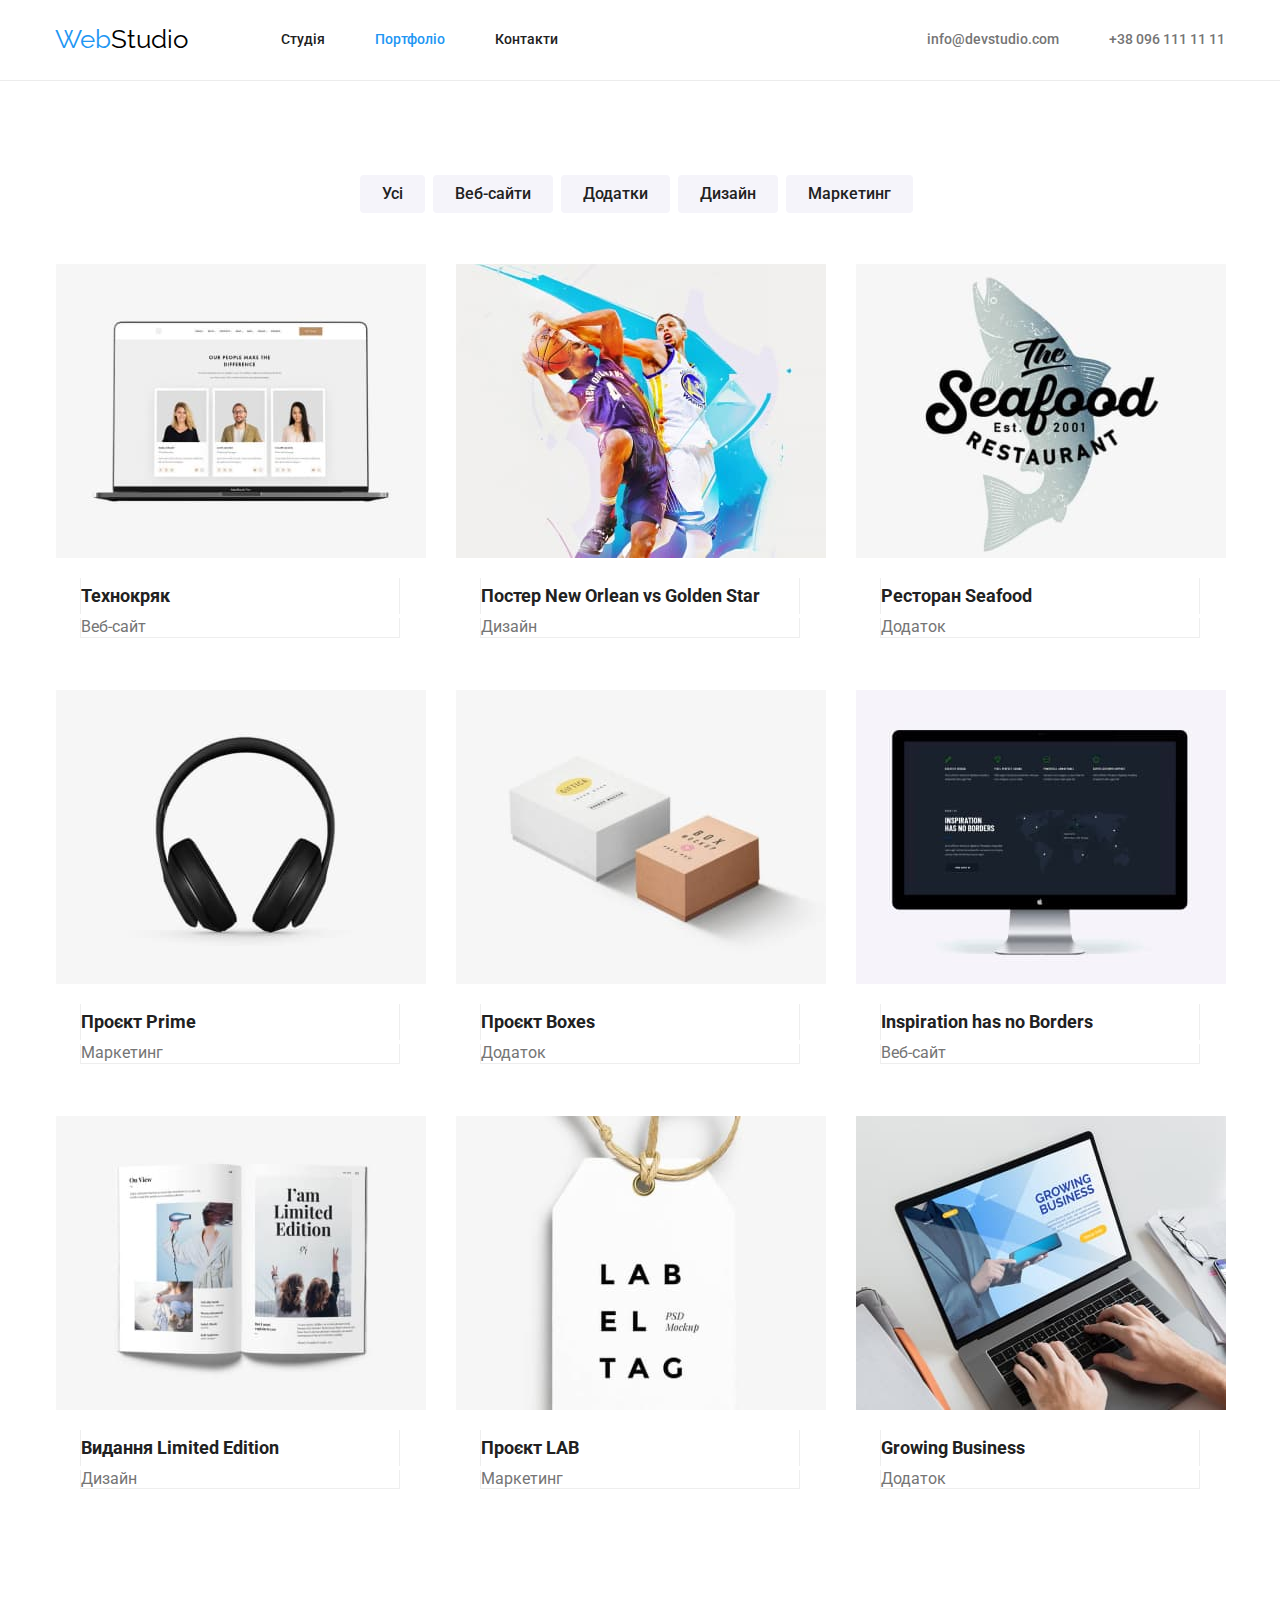
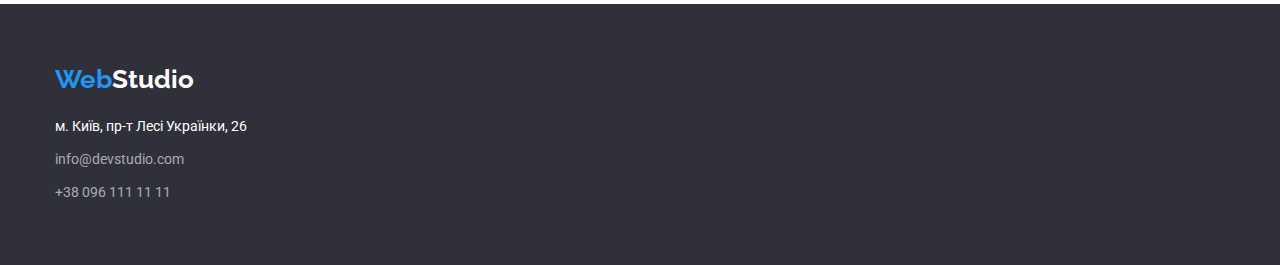
==== portfolio.html @ 5f98c167 "copy from hw3" ====
<!DOCTYPE html>
<html lang="uk">
  <head>
    <meta charset="UTF-8" />
    <meta http-equiv="X-UA-Compatible" content="IE=edge" />
    <meta name="viewport" content="width=device-width, initial-scale=1.0" />
    <title>Портфолио</title>
    <link rel="preconnect" href="https://fonts.googleapis.com" />
    <link rel="preconnect" href="https://fonts.gstatic.com" crossorigin />
    <link
      href="https://fonts.googleapis.com/css2?family=Raleway:wght@700&family=Roboto:wght@400;500;700;900&display=swap"
      rel="stylesheet"
    />
    <link
      rel="stylesheet"
      href="https://cdnjs.cloudflare.com/ajax/libs/modern-normalize/1.1.0/modern-normalize.min.css"
    />
    <link rel="stylesheet" href="./css/styles.css" />
  </head>
  <body>
    <!-- header портфолио-->
    <header>
      <div class="container main-nav">
        <a href="/" class="logo"> <span class="logo-color">Web</span>Studio </a>
        <nav>
          <ul class="site-nav list">
            <li class="item">
              <a class="link-header" href="./index.html">Студія</a>
            </li>
            <li class="item">
              <a class="link-header current" href="./portfolio.html"
                >Портфоліо</a
              >
            </li>
            <li class="item"><a class="link-header" href="#">Контакти</a></li>
          </ul>
        </nav>
        <ul class="header-nav list">
          <li class="item">
            <a class="header-mail" href="mailto:info@devstudio.com"
              >info@devstudio.com</a
            >
          </li>
          <li class="item">
            <a class="header-contact" href="tel:+380961111111"
              >+38 096 111 11 11</a
            >
          </li>
        </ul>
      </div>
    </header>
    <main>
      <!-- maim section -->
      <section class="section">
        <div class="container">
          <h1 hidden>Портфолио</h1>
          <ul class="list filter-list">
            <li class="item">
              <button class="button pointer" type="button">Усі</button>
            </li>
            <li class="item">
              <button class="button pointer" type="button">Веб-сайти</button>
            </li>
            <li class="item">
              <button class="button pointer" type="button">Додатки</button>
            </li>
            <li class="item">
              <button class="button pointer" type="button">Дизайн</button>
            </li>
            <li class="item">
              <button class="button pointer" type="button">Маркетинг</button>
            </li>
          </ul>
          <div class="title-portfolio">
            <ul class="cards list portfolio-list">
              <li class="card-item">
                <a class="link-hero" href=""
                  ><img
                    class="card-image"
                    src="./image/technocrack.jpg"
                    alt="Технокряк"
                    width="370"
                  />
                  <div class="project">
                    <h2 class="card-title">Технокряк</h2>
                    <p class="card-description">Веб-сайт</p>
                  </div></a
                >
              </li>
              <li class="card-item">
                <a class="link-hero" href=""
                  ><img
                    class="card-image"
                    src="./image/posnerneworlean.jpg"
                    alt="Постер Баскетбол"
                    width="370"
                  />
                  <div class="project">
                    <h2 class="card-title">Постер New Orlean vs Golden Star</h2>
                    <p class="card-description">Дизайн</p>
                  </div></a
                >
              </li>
              <li class="card-item">
                <a class="link-hero" href=""
                  ><img
                    class="card-image"
                    src="./image/seafood.jpg"
                    alt="Ресторан морепродуктів"
                    width="370"
                  />
                  <div class="project">
                    <h2 class="card-title">Ресторан Seafood</h2>
                    <p class="card-description">Додаток</p>
                  </div></a
                >
              </li>
              <li class="card-item">
                <a class="link-hero" href=""
                  ><img
                    class="card-image"
                    src="./image/pojectprime.jpg"
                    alt="Проєкт Прайм"
                    width="370"
                  />
                  <div class="project">
                    <h2 class="card-title">Проєкт Prime</h2>
                    <p class="card-description">Маркетинг</p>
                  </div></a
                >
              </li>
              <li class="card-item">
                <a class="link-hero" href=""
                  ><img
                    class="card-image"
                    src="./image/projectboxes.jpg"
                    alt="Проєкт Коробки"
                    width="370"
                  />
                  <div class="project">
                    <h2 class="card-title">Проєкт Boxes</h2>
                    <p class="card-description">Додаток</p>
                  </div></a
                >
              </li>
              <li class="card-item">
                <a class="link-hero" href=""
                  ><img
                    class="card-image"
                    src="./image/inspirationborders.jpg"
                    alt="Натхнення не має кордонів"
                    width="370"
                  />
                  <div class="project">
                    <h2 class="card-title">Inspiration has no Borders</h2>
                    <p class="card-description">Веб-сайт</p>
                  </div></a
                >
              </li>
              <li class="card-item">
                <a class="link-hero" href=""
                  ><img
                    class="card-image"
                    src="./image/limitededition.jpg"
                    alt="обмежене видання"
                    width="370"
                  />
                  <div class="project">
                    <h2 class="card-title">Видання Limited Edition</h2>
                    <p class="card-description">Дизайн</p>
                  </div></a
                >
              </li>
              <li class="card-item">
                <a class="link-hero" href=""
                  ><img
                    class="card-image"
                    src="./image/projectlab.jpg"
                    alt="Проєкт Лаб"
                    width="370"
                  />
                  <div class="project">
                    <h2 class="card-title">Проєкт LAB</h2>
                    <p class="card-description">Маркетинг</p>
                  </div></a
                >
              </li>
              <li class="card-item">
                <a class="link-hero" href=""
                  ><img
                    class="card-image"
                    src="./image/growingbusiness.jpg"
                    alt="Зростаючий бізнес"
                    width="370"
                  />
                  <div class="project">
                    <h2 class="card-title">Growing Business</h2>
                    <p class="card-description">Додаток</p>
                  </div></a
                >
              </li>
            </ul>
          </div>
        </div>
      </section>
    </main>
    <!-- footer Контакти -->
    <footer class="footer-section">
      <div class="container">
        <a href="#" class="logo-footer"
          ><span class="logo-color">Web</span>Studio</a
        >
        <address>
          <ul class="list">
            <li>
              <a class="footer-adress" href="#"
                >м. Київ, пр-т Лесі Українки, 26</a
              >
            </li>
            <li>
              <a class="footer-contact" href="mailto:info@devstudio.com"
                >info@devstudio.com</a
              >
            </li>
            <li class="tel">
              <a class="footer-contact" href="tel:+380961111111"
                >+38 096 111 11 11</a
              >
            </li>
          </ul>
        </address>
      </div>
    </footer>
  </body>
</html>
---- css/styles.css ----
:root {
  --main-white-color: #ffffff;
  --main-text-color: #212121;
  --secondary-text-color: #757575;
  --accent-color: #2196f3;
  --main-bgc-white: #f5f5f5;
  --main-bgc-grey: #f5f4fa;
  --secondary-bgc: #2f303a;
  --secondary-accent-color: rgba(255, 255, 255, 0.6);
  --active-bgc-button: #188ce8;
}
body {
  background-color: var(--main-white-color);
  font-family: Roboto, sans-serif;
  /* outline: 2px solid tomato; */
}

header {
  border-bottom: 1px solid #ececec;
}

h1,
h2,
h3,
h4,
h5,
h6,
p {
  margin: 0;
}

.list {
  list-style: none;
  padding: 0;
  margin: 0;
  /* outline: 2px solid red; */
}

button {
  font-family: inherit;
}

.button:hover,
.button:focus {
  /* background-color: var(--accent-color);
  background-color: var(--active-bgc-button); */
  color: var(--main-white-color);
}

.button-hero:hover,
.button-hero:focus {
  background-color: var(--active-bgc-button);
  color: var(--main-white-color);
}

.pointer {
  cursor: pointer;
}

.container {
  margin-left: auto;
  margin-right: auto;
  width: 1200px;
  padding-left: 15px;
  padding-right: 15px;
  /* outline: 2px solid tomato; */
}

.site-nav {
  display: flex;
  margin-left: 93px;
}

.header-nav {
  display: flex;
  margin-left: auto;
}

.header-nav .item + .item {
  margin-left: 50px;
}

.site-nav .item:not(:last-child) {
  margin-right: 50px;
}
.site-nav .link-header.current {
  color: var(--accent-color);
}
.site-nav .list {
  display: block;
}

.logo {
  color: #000000;
  font-family: Raleway, sans-serif;
  font-size: 26px;
  line-height: 1.19;
  text-decoration: none;
  padding-top: 24px;
  padding-bottom: 25px;
}
.logo-footer {
  display: block;
  color: var(--main-white-color);
  font-family: "Raleway";
  font-weight: 700;
  font-size: 26px;
  line-height: 1.19;
  text-decoration: none;
  margin-bottom: 20px;
}
.logo-color {
  color: var(--accent-color);
}

/* header {
  outline: 2px solid orangered;
} */

.main-nav {
  display: flex;
  align-items: center;
}

.link-header {
  display: block;
  color: var(--main-text-color);
  text-decoration: none;
  font-weight: 500;
  font-size: 14px;
  line-height: 1.14;
  padding-top: 32px;
  padding-bottom: 32px;
}

/* a.link-header {
  outline: 2px solid yellow;
} */

.link-header:hover,
.link-header:focus {
  color: var(--accent-color);
}

.header-mail {
  display: flex;
  color: var(--secondary-text-color);
  text-decoration: none;
  font-weight: 500;
  font-size: 14px;
  line-height: 1.14;
  /* outline: 2px solid blueviolet; */
}
.header-contact {
  display: flex;
  color: var(--secondary-text-color);
  text-decoration: none;
  font-weight: 500;
  font-size: 14px;
  line-height: 1.14;
  /* outline: 2px solid red; */
}

.header-contact:hover,
.header-contact:focus {
  color: var(--accent-color);
}

.header-mail:hover,
.header-mail:focus {
  color: var(--accent-color);
}
.button-hero {
  color: var(--main-white-color);
  background-color: var(--accent-color);
  font-weight: 700;
  font-size: 16px;
  line-height: 1.87;
  border-radius: 4px;
  border: transparent;
  padding: 10px 32px;
  min-width: 216px;
  /* outline: 2px solid red; */
  text-align: center;
  /* margin-bottom: 200px; */
  margin-top: 30px;
  box-shadow: 0px 4px 4px rgba(0, 0, 0, 0.15);
}

.button.pointer {
  /* display: block; */
  color: var(--main-text-color);
  background-color: var(--main-bgc-grey);
  font-weight: 500;
  font-size: 16px;
  line-height: 1.62;
  border-radius: 4px;
  border: transparent;
  text-align: center;
  padding-left: 22px;
  padding-right: 22px;
  padding-top: 6px;
  padding-bottom: 6px;
}

.button.pointer:hover,
.button.pointer:focus {
  background-color: var(--accent-color);
  color: var(--main-white-color);
  box-shadow: 0px 3px 1px rgba(0, 0, 0, 0.1), 0px 1px 2px rgba(0, 0, 0, 0.08),
    0px 2px 2px rgba(0, 0, 0, 0.12);
}

.section {
  padding-top: 94px;
  padding-bottom: 94px;
}

.section-one {
  background-color: var(--secondary-bgc);
  text-align: center;
  padding-top: 200px;
  padding-bottom: 200px;
}

.title-one {
  color: var(--main-white-color);
  text-align: center;
  letter-spacing: 0.06em;
  text-transform: uppercase;
  font-weight: 900;
  font-size: 44px;
  line-height: 1.36;
  margin-top: 0px;
}

.secondary-section {
  background-color: var(--main-bgc-grey);
}

.feature {
  /* background-color: aquamarine; */
}

.feature-list {
  display: flex;
}

.feature-list .item {
  width: 270px;
  margin-right: 30px;

  /* background-color: tomato; */
}

.feature-list .section-title {
  padding-bottom: 10px;
}

.feature-list .item:nth-child(4n) {
  margin-right: 0;
}

.portfolio-list {
  display: flex;
  flex-wrap: wrap;
  gap: 30px;
}

.portfolio-list .card-item {
  width: 370px;
  /* background-color: teal; */
  /* margin-right: 30px;
  margin-bottom: 30px; */
}

.card-item {
  border: 1px solid transparent;
}
/* .portfolio-list .card-item:nth-child(3n) {
  margin-right: 0;
}

.portfolio-list .card-item:nth-last-child(-n + 3) {
  margin-bottom: 0;
} */

.section-title {
  color: var(--main-text-color);
  font-weight: 700;
  font-size: 14px;
  line-height: 1.14;
  margin-top: 0;
  margin-bottom: 10;
}
.section-two {
  color: var(--secondary-text-color);
  font-size: 14px;
  line-height: 1.71;
  margin-top: 0;
  margin-bottom: 0;
}

/* .examples {
  background-color: violet;
} */

.examples {
  padding-top: 0px;
}

.examples-list {
  display: flex;
}

.examples-list .item {
  width: 370px;
  margin-right: 30px;
  /* background-color: chartreuse; */
}

.examples-list .item:nth-child(3n) {
  margin-right: 0;
}

.section-three {
  color: var(--main-text-color);
  font-weight: 700;
  font-size: 36px;
  line-height: 1.16;
  text-align: center;
  /* margin-top: 94px; */
  margin-bottom: 50px;
}

.team-text {
  padding-top: 30px;
}

.members .card-title {
  margin-bottom: 10px;
}

.members {
  padding-top: 30px;
  padding-bottom: 30px;
}

.team-list {
  display: flex;
  text-align: center;
  /* box-shadow: 0px 1px 3px rgba(0, 0, 0, 0.12), 0px 1px 1px rgba(0, 0, 0, 0.14), 0px 2px 1px rgba(0, 0, 0, 0.2); */
  border-radius: 0px 0px 4px 4px;
}

.team-list .card {
  width: 270px;
  margin-right: 30px;
  background-color: var(--main-white-color);
  border-radius: 0px 0px 4px 4px;
  box-shadow: 0px 1px 3px rgba(0, 0, 0, 0.12), 0px 1px 1px rgba(0, 0, 0, 0.14),
    0px 2px 1px rgba(0, 0, 0, 0.2);
}

.team-list .card:nth-child(4n) {
  margin-right: 0;
}

.section-four {
  color: var(--main-text-color);
  font-weight: 700;
  font-size: 36px;
  line-height: 1.16;
  text-align: center;
  margin-top: 0;
  margin-bottom: 50px;
}

.card-image {
  display: block;
  /* border: 1px solid var(--main-bgc-white) */
  border: transparent;
}

.card-title {
  color: var(--main-text-color);
  font-weight: 700;
  font-size: 18px;
  line-height: 2;

  /* padding-bottom: 10px; 
  margin-top: 30px; */
}

.project .card-title {
  margin-bottom: 4px;
}

.project {
  padding-top: 20px;
  padding-bottom: 20px;
  padding-left: 24px;
  padding-right: 24px;
}

.card-title > .card-description {
  /* padding-left: 24px; */
}

.filter-list.list {
  display: flex;
  align-items: center;
  justify-content: center;
  /* background-color: deepskyblue; */
}

.list.filter-list {
  margin-bottom: 50px;
}

.title-portfolio .card-description {
  /* padding-left: 24px;
  padding-bottom: 30px; */
  border-right: 1px solid #eeeeee;
  border-bottom: 1px solid #eeeeee;
  border-left: 1px solid #eeeeee;
}

.title-portfolio .card-title {
  /* padding-left: 24px;
  padding-top: 20px; */
  border-right: 1px solid #eeeeee;
  border-left: 1px solid #eeeeee;
  /* padding-top: 20px; */
  /* padding-bottom: 10px; */
  /* margin-bottom: 4px; */
}

.button.pointer {
  /* margin-bottom: 50px; */
  margin-right: 8px;
}

.card-description {
  color: var(--secondary-text-color);
  font-size: 16px;
  line-height: 1.18;
}

.link-hero {
  text-decoration: none;
}

.footer-section {
  padding-top: 60px;
  padding-bottom: 60px;
}

.footer-adress {
  display: block;
  color: var(--main-white-color);
  text-decoration: none;
  font-weight: 400;
  font-style: normal;
  font-size: 14px;
  line-height: 1.71;
  margin-bottom: 9px;
}

.tel .footer-contact {
  margin-bottom: 0px;
}

.footer-contact {
  display: block;
  color: var(--secondary-accent-color);
  text-decoration: none;
  font-weight: 400;
  font-style: normal;
  font-size: 14px;
  line-height: 1.71;
  margin-bottom: 9px;
}

footer {
  background-color: var(--secondary-bgc);
}

.footer-adress:focus,
.footer-adress:hover {
  color: var(--accent-color);
}

.footer-contact:focus,
.footer-contact:hover {
  color: var(--accent-color);
}
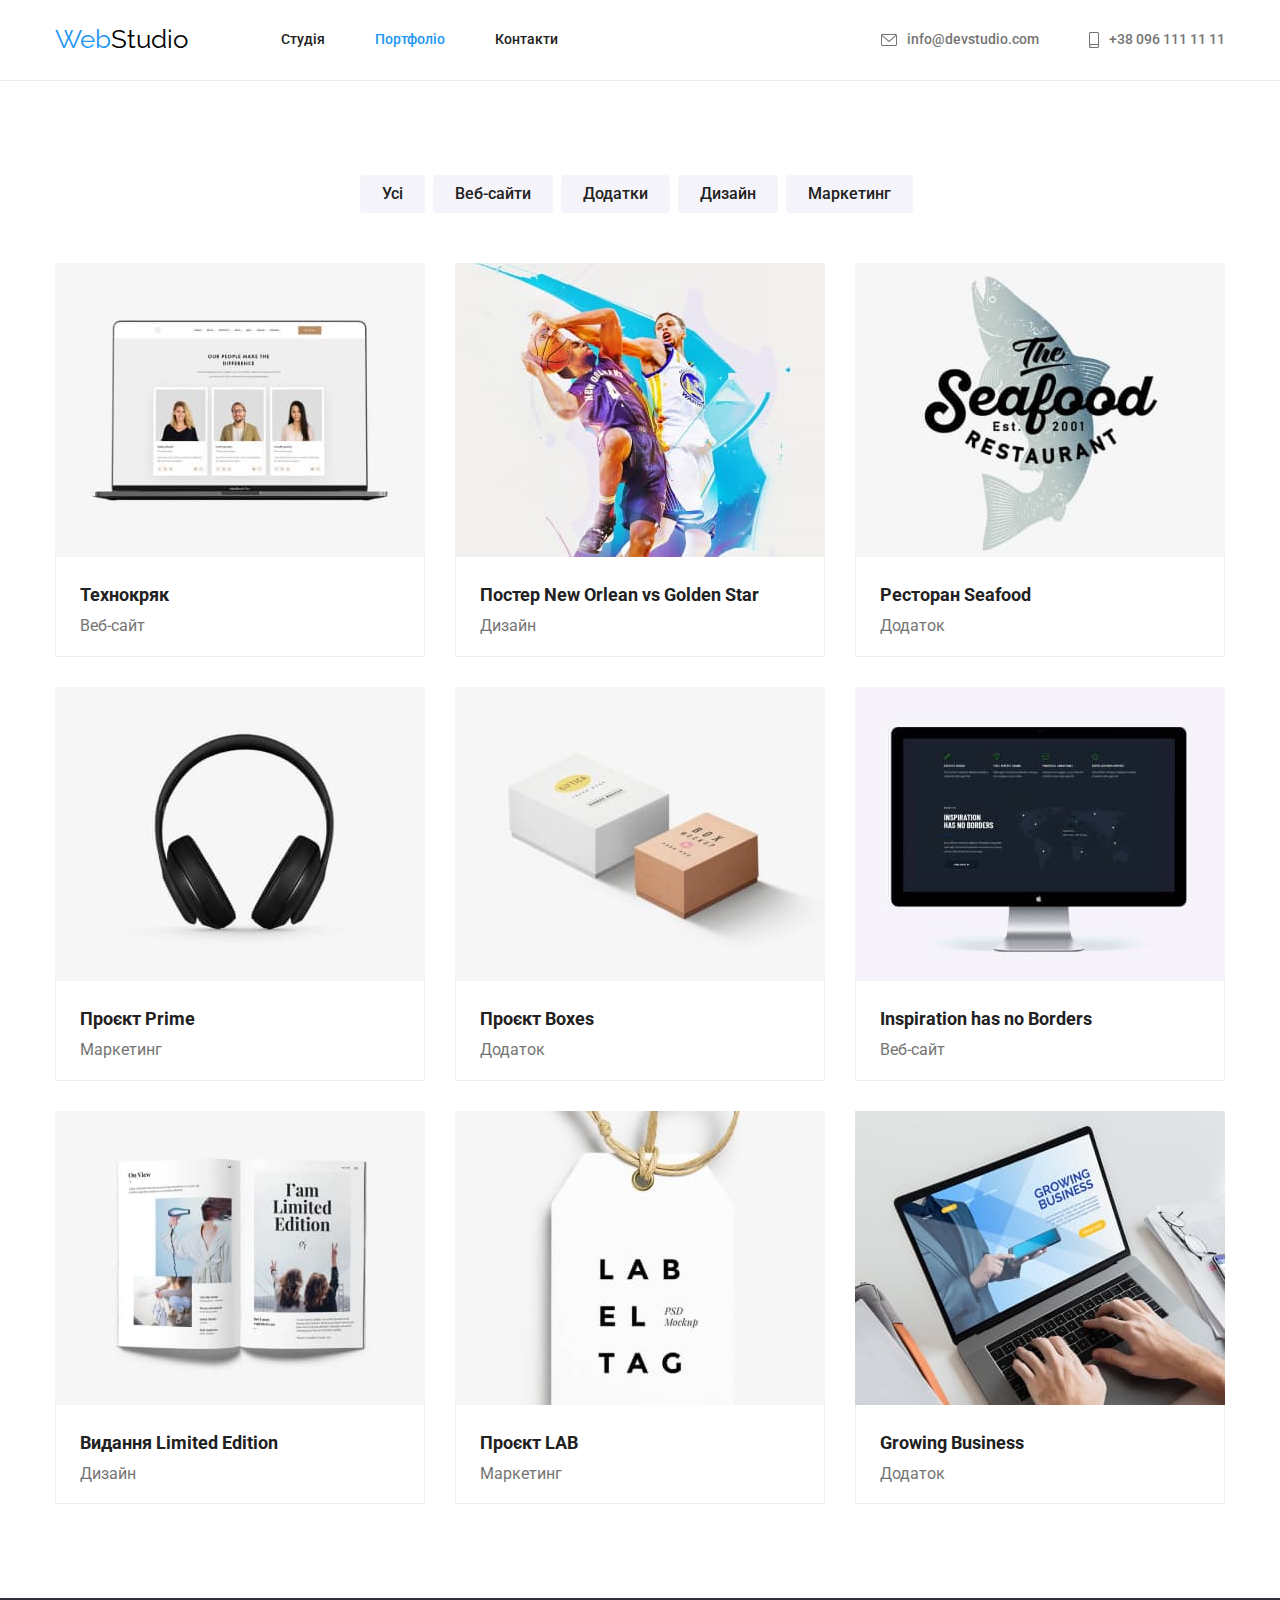
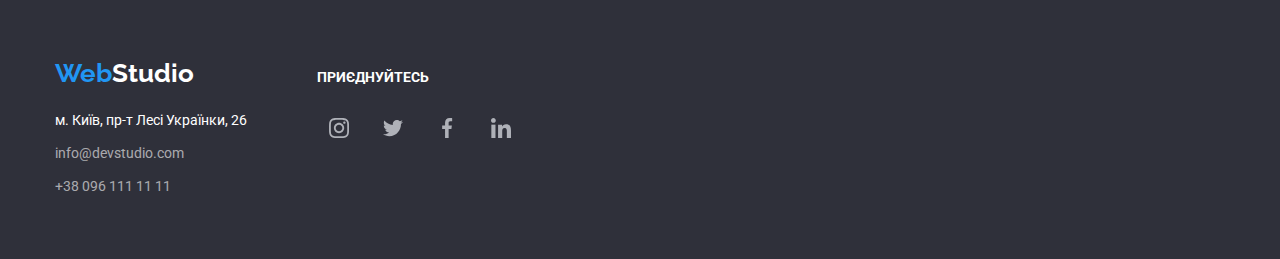
==== commit 4a7d419b: "hw for checking" ====
--- a/portfolio.html
+++ b/portfolio.html
@@ -206,29 +206,64 @@
     </main>
     <!-- footer Контакти -->
     <footer class="footer-section">
-      <div class="container">
-        <a href="#" class="logo-footer"
-          ><span class="logo-color">Web</span>Studio</a
-        >
-        <address>
-          <ul class="list">
-            <li>
-              <a class="footer-adress" href="#"
-                >м. Київ, пр-т Лесі Українки, 26</a
-              >
-            </li>
-            <li>
-              <a class="footer-contact" href="mailto:info@devstudio.com"
-                >info@devstudio.com</a
-              >
-            </li>
-            <li class="tel">
-              <a class="footer-contact" href="tel:+380961111111"
-                >+38 096 111 11 11</a
-              >
+      <div class="container footer-container">
+        <div class="wrapper">
+          <a href="#" class="logo-footer"
+            ><span class="logo-color">Web</span>Studio</a
+          >
+          <address>
+            <ul class="list">
+              <li>
+                <a class="footer-adress" href="#"
+                  >м. Київ, пр-т Лесі Українки, 26</a
+                >
+              </li>
+              <li>
+                <a class="footer-contact" href="mailto:info@devstudio.com"
+                  >info@devstudio.com</a
+                >
+              </li>
+              <li class="tel">
+                <a class="footer-contact" href="tel:+380961111111"
+                  >+38 096 111 11 11</a
+                >
+              </li>
+            </ul>
+          </address>
+        </div>
+        <div class="footer-link">
+          <h2 class="slogan-footer">Приєднуйтесь</h2>
+          <ul class="social-link list">
+            <li class="net-item">
+              <a class="net-link link" href="">
+                <svg class="link-icon">
+                  <use href="./image/icons.svg#instagram"></use>
+                </svg>
+              </a>
+            </li>
+            <li class="net-item">
+              <a class="net-link link" href="">
+                <svg class="link-icon">
+                  <use href="./image/icons.svg#twitter"></use>
+                </svg>
+              </a>
+            </li>
+            <li class="net-item">
+              <a class="net-link link" href="">
+                <svg class="link-icon">
+                  <use href="./image/icons.svg#facebook"></use>
+                </svg>
+              </a>
+            </li>
+            <li class="net-item">
+              <a class="net-link link" href="">
+                <svg class="link-icon">
+                  <use href="./image/icons.svg#linkedin"></use>
+                </svg>
+              </a>
             </li>
           </ul>
-        </address>
+        </div>
       </div>
     </footer>
   </body>
--- a/css/styles.css
+++ b/css/styles.css
@@ -8,15 +8,7 @@
   --secondary-bgc: #2f303a;
   --secondary-accent-color: rgba(255, 255, 255, 0.6);
   --active-bgc-button: #188ce8;
-}
-body {
-  background-color: var(--main-white-color);
-  font-family: Roboto, sans-serif;
-  /* outline: 2px solid tomato; */
-}
-
-header {
-  border-bottom: 1px solid #ececec;
+  --main-fill: #afb1b8;
 }
 
 h1,
@@ -25,8 +17,19 @@
 h4,
 h5,
 h6,
-p {
+p,
+ul {
   margin: 0;
+}
+
+body {
+  background-color: var(--main-white-color);
+  font-family: Roboto, sans-serif;
+  /* outline: 2px solid tomato; */
+}
+
+header {
+  border-bottom: 1px solid #ececec;
 }
 
 .list {
@@ -164,12 +167,19 @@
 .header-contact:hover,
 .header-contact:focus {
   color: var(--accent-color);
+  fill: var(--accent-color);
 }
 
 .header-mail:hover,
 .header-mail:focus {
   color: var(--accent-color);
-}
+  /* fill: var(--accent-color); */
+}
+
+.icon-envelope:hover {
+  /* background-color: var(--accent-color); */
+}
+
 .button-hero {
   color: var(--main-white-color);
   background-color: var(--accent-color);
@@ -221,6 +231,14 @@
   text-align: center;
   padding-top: 200px;
   padding-bottom: 200px;
+  background-image: linear-gradient(
+      to right,
+      rgba(47, 48, 58, 0.4),
+      rgba(47, 48, 58, 0.4)
+    ),
+    url(../image/backgroudhero.png);
+  background-repeat: no-repeat;
+  background-position: center;
 }
 
 .title-one {
@@ -253,6 +271,75 @@
   /* background-color: tomato; */
 }
 
+.feature-list .item::before {
+  content: "";
+  display: block;
+  height: 120px;
+  border-radius: 4px;
+  /* background-size: contain; */
+  background-repeat: no-repeat;
+  background-position: center;
+  background-color: var(--main-bgc-grey);
+  margin-bottom: 30px;
+}
+
+.header-nav::before {
+  /* content: "";
+  display: block;
+  height: 16px;
+  width: 16px;
+  background-size: contain;
+  background-repeat: no-repeat;
+  background-position: center;
+  margin-right: 10px;
+  background-image: url(../image/envelope.svg); */
+}
+
+.header-mail::before {
+  content: "";
+  display: block;
+  height: 16px;
+  width: 16px;
+  background-size: contain;
+  background-repeat: no-repeat;
+  background-position: center;
+  margin-right: 10px;
+  background-image: url(../image/envelope.svg);
+}
+
+.header-contact::before {
+  content: "";
+  display: block;
+  height: 16px;
+  width: 10px;
+  background-size: contain;
+  background-repeat: no-repeat;
+  background-position: center;
+  margin-right: 10px;
+  /* outline: 2px solid red; */
+  background-image: url(../image/smartphone.svg);
+}
+
+.icon-antenna::before {
+  background-image: url(../image/antenna.svg);
+}
+
+.icon-smartphone {
+  /* fill: var(--main-fill); */
+}
+
+.icon-clock::before {
+  background-image: url(../image/clock.svg);
+}
+
+.icon-diagram::before {
+  background-image: url(../image/diagram.svg);
+}
+
+.icon-astronaut::before {
+  background-image: url(../image/astronaut.svg);
+}
+
 .feature-list .section-title {
   padding-bottom: 10px;
 }
@@ -275,8 +362,14 @@
 }
 
 .card-item {
-  border: 1px solid transparent;
-}
+  /* border: 1px solid #EEEEEE; */
+}
+
+.card-item:hover {
+  box-shadow: 0px 1px 1px rgba(0, 0, 0, 0.12), 0px 4px 4px rgba(0, 0, 0, 0.06),
+    1px 4px 6px rgba(0, 0, 0, 0.16);
+}
+
 /* .portfolio-list .card-item:nth-child(3n) {
   margin-right: 0;
 }
@@ -401,6 +494,9 @@
   padding-bottom: 20px;
   padding-left: 24px;
   padding-right: 24px;
+  border-right: 1px solid #eeeeee;
+  border-bottom: 1px solid #eeeeee;
+  border-left: 1px solid #eeeeee;
 }
 
 .card-title > .card-description {
@@ -421,16 +517,16 @@
 .title-portfolio .card-description {
   /* padding-left: 24px;
   padding-bottom: 30px; */
-  border-right: 1px solid #eeeeee;
+  /* border-right: 1px solid #eeeeee;
   border-bottom: 1px solid #eeeeee;
-  border-left: 1px solid #eeeeee;
+  border-left: 1px solid #eeeeee; */
 }
 
 .title-portfolio .card-title {
   /* padding-left: 24px;
   padding-top: 20px; */
-  border-right: 1px solid #eeeeee;
-  border-left: 1px solid #eeeeee;
+  /* border-right: 1px solid #eeeeee;
+  border-left: 1px solid #eeeeee; */
   /* padding-top: 20px; */
   /* padding-bottom: 10px; */
   /* margin-bottom: 4px; */
@@ -451,6 +547,163 @@
   text-decoration: none;
 }
 
+.section-five {
+  color: var(--main-text-color);
+  font-size: 36px;
+  line-height: 1.17;
+  text-align: center;
+  margin-bottom: 50px;
+}
+
+.clients-list {
+  text-decoration: none;
+  list-style: none;
+  content: "";
+  display: flex;
+  height: 92px;
+  background-repeat: no-repeat;
+  background-position: center;
+  padding: 0;
+  /* background-color: var(--main-bgc-grey); */
+
+  /* outline: 2px solid red; */
+  gap: 30px;
+}
+
+.clients:hover {
+  fill: var(--accent-color);
+  color: var(--accent-color);
+  border-color: var(--accent-color);
+  cursor: pointer;
+}
+
+.yaco:hover {
+  fill: var(--accent-color);
+}
+
+.client-link {
+  width: 170px;
+  height: 92px;
+  color: var(--main-fill);
+  /* border: 1px solid var(--main-fill); */
+  border-radius: 4px;
+  display: flex;
+  justify-content: center;
+  align-items: center;
+}
+
+.client-link:hover {
+  color: var(--accent-color);
+  fill: var(--accent-color);
+  /* background-color: var(--accent-color); */
+}
+
+.clients {
+  width: 170px;
+  align-items: center;
+  border: 1px solid var(--main-fill);
+  border-radius: 4px;
+
+  /* background-color: var(--main-bgc-grey); */
+}
+
+.clients-icon {
+  width: 106px;
+  height: 60px;
+  fill: currentColor;
+}
+
+.yaco {
+  background-image: url(../image/yaco.svg);
+  fill: var(--main-fill);
+  background-repeat: no-repeat;
+  background-position: center;
+}
+
+/* .yaco:hover{
+  cursor: pointer;
+  border: 1px solid var(--accent-color);
+ color: var(--accent-color);
+  
+} */
+
+.tagline {
+  background-image: url(../image/tagline.svg);
+  background-repeat: no-repeat;
+  background-position: center;
+}
+
+.company {
+  background-image: url(../image/company.svg);
+  background-repeat: no-repeat;
+  background-position: center;
+}
+
+.foster {
+  background-image: url(../image/foster.svg);
+  background-repeat: no-repeat;
+  background-position: center;
+}
+
+.brand {
+  background-image: url(../image/brand.svg);
+  background-repeat: no-repeat;
+  background-position: center;
+}
+
+.companytagline {
+  background-image: url(../image/companytagline.svg);
+  background-repeat: no-repeat;
+  background-position: center;
+}
+
+.social-link {
+  margin-top: 16px;
+  display: flex;
+  justify-content: center;
+  gap: 10px;
+  height: 44px;
+}
+
+.net-item {
+  display: flex;
+  width: 44px;
+  height: 44px;
+}
+
+.net-link {
+  display: flex;
+  align-items: center;
+  justify-content: center;
+  width: 44px;
+  height: 44px;
+  /* border: 2px solid transparent; */
+  border-radius: 50%;
+  fill: var(--main-fill);
+}
+
+.header-icon {
+  width: 16px;
+  height: 12px;
+  fill: var(--main-fill);
+}
+
+.link-icon {
+  display: flex;
+  padding: 12;
+  width: 20px;
+  height: 20px;
+  border: 2px;
+}
+
+.net-link:hover {
+  background-color: var(--accent-color);
+  fill: var(--main-white-color);
+}
+
+.link-icon:hover {
+  fill: var(--main-white-color);
+}
 .footer-section {
   padding-top: 60px;
   padding-bottom: 60px;
@@ -495,3 +748,31 @@
 .footer-contact:hover {
   color: var(--accent-color);
 }
+.footer-container {
+  display: flex;
+  align-items: baseline;
+}
+
+.wrapper {
+  display: flex;
+  flex-direction: column;
+  margin-right: 70px;
+}
+
+.footer-link {
+  display: flex;
+  flex-direction: column;
+  /* flex-wrap: wrap; */
+  color: var(--main-white-color);
+}
+
+.footer-link > .social-link {
+  margin: 0;
+}
+
+.slogan-footer {
+  font-size: 14px;
+  line-height: 1.15;
+  text-transform: uppercase;
+  margin-bottom: 20px;
+}
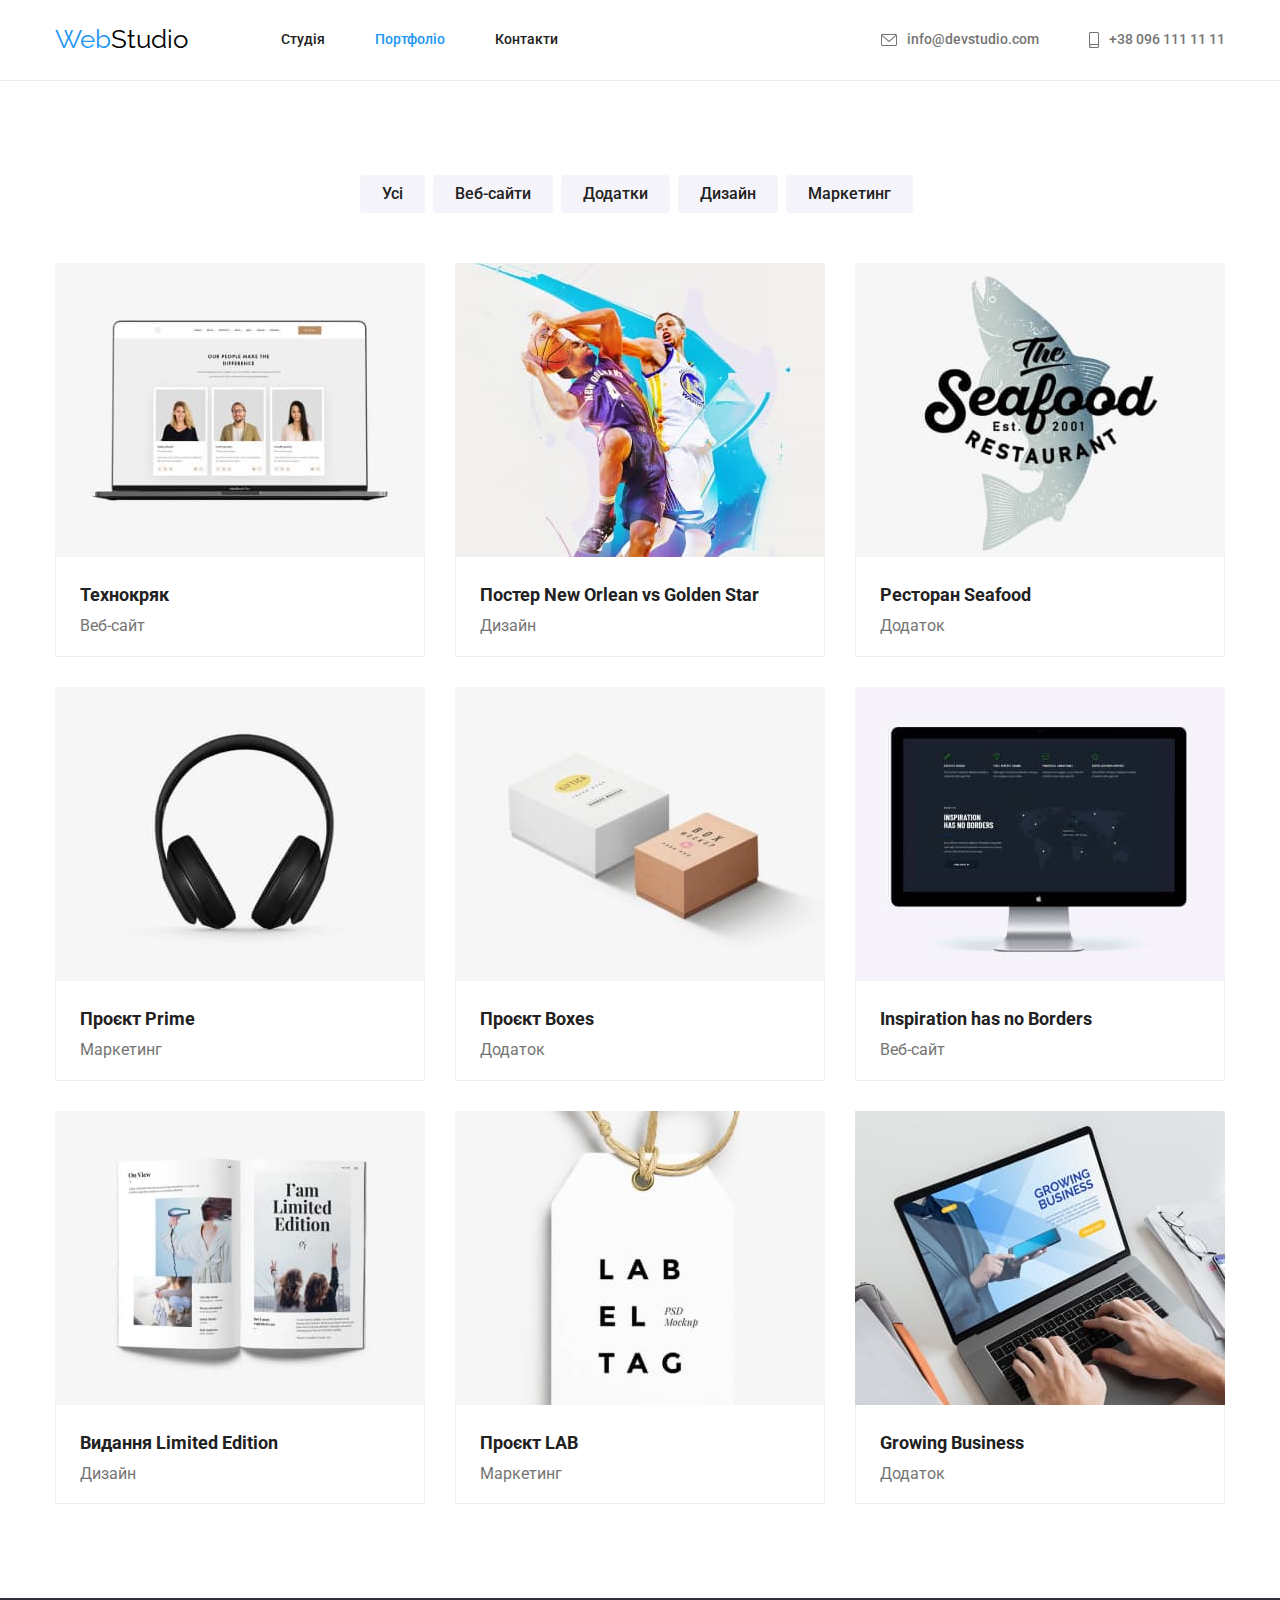
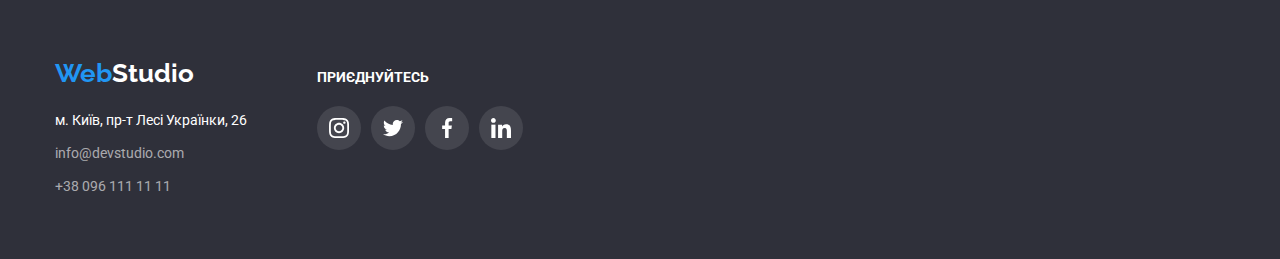
==== commit 80260a61: "fix mistake" ====
--- a/portfolio.html
+++ b/portfolio.html
@@ -235,28 +235,28 @@
           <h2 class="slogan-footer">Приєднуйтесь</h2>
           <ul class="social-link list">
             <li class="net-item">
-              <a class="net-link link" href="">
+              <a class="net-link join-link link" href="">
                 <svg class="link-icon">
                   <use href="./image/icons.svg#instagram"></use>
                 </svg>
               </a>
             </li>
             <li class="net-item">
-              <a class="net-link link" href="">
+              <a class="net-link join-link link" href="">
                 <svg class="link-icon">
                   <use href="./image/icons.svg#twitter"></use>
                 </svg>
               </a>
             </li>
             <li class="net-item">
-              <a class="net-link link" href="">
+              <a class="net-link join-link link" href="">
                 <svg class="link-icon">
                   <use href="./image/icons.svg#facebook"></use>
                 </svg>
               </a>
             </li>
             <li class="net-item">
-              <a class="net-link link" href="">
+              <a class="net-link join-link link" href="">
                 <svg class="link-icon">
                   <use href="./image/icons.svg#linkedin"></use>
                 </svg>
--- a/css/styles.css
+++ b/css/styles.css
@@ -227,6 +227,9 @@
 }
 
 .section-one {
+  /* max-width: 1600px;
+  height: 600px; */
+  
   background-color: var(--secondary-bgc);
   text-align: center;
   padding-top: 200px;
@@ -560,7 +563,7 @@
   list-style: none;
   content: "";
   display: flex;
-  height: 92px;
+  /* height: 92px; */
   background-repeat: no-repeat;
   background-position: center;
   padding: 0;
@@ -582,8 +585,8 @@
 }
 
 .client-link {
-  width: 170px;
-  height: 92px;
+  width: 100%;
+  height: 100%;
   color: var(--main-fill);
   /* border: 1px solid var(--main-fill); */
   border-radius: 4px;
@@ -600,6 +603,7 @@
 
 .clients {
   width: 170px;
+  height: 92px;
   align-items: center;
   border: 1px solid var(--main-fill);
   border-radius: 4px;
@@ -671,12 +675,14 @@
   height: 44px;
 }
 
+
+
 .net-link {
   display: flex;
   align-items: center;
   justify-content: center;
-  width: 44px;
-  height: 44px;
+  width: 100%;
+  height: 100%;
   /* border: 2px solid transparent; */
   border-radius: 50%;
   fill: var(--main-fill);
@@ -759,6 +765,13 @@
   margin-right: 70px;
 }
 
+
+
+.net-item {
+  background-color: rgba(255, 255, 255, 0.1);
+  border-radius: 50%;
+}
+
 .footer-link {
   display: flex;
   flex-direction: column;
@@ -766,11 +779,17 @@
   color: var(--main-white-color);
 }
 
+
 .footer-link > .social-link {
   margin: 0;
 }
 
+.join-link > .link-icon{
+  fill: var(--main-white-color);
+}
+
 .slogan-footer {
+  display: block;
   font-size: 14px;
   line-height: 1.15;
   text-transform: uppercase;
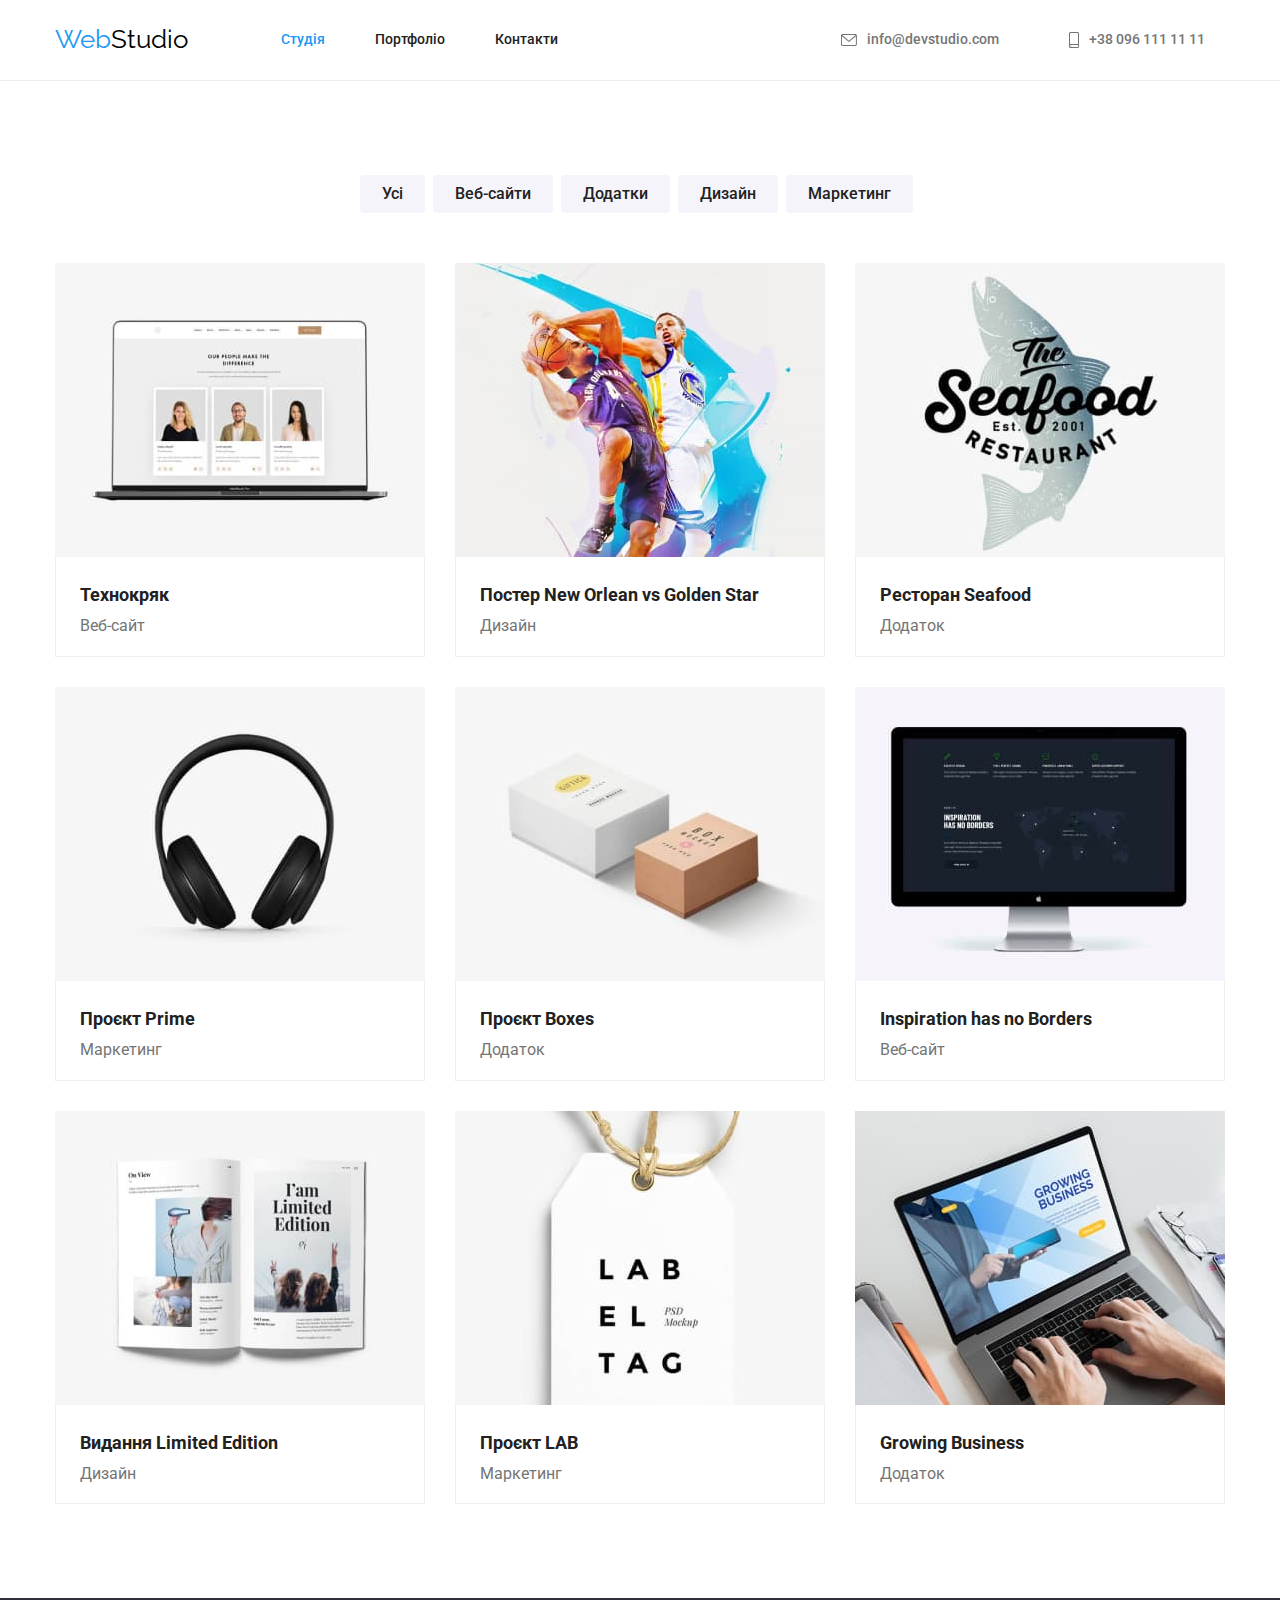
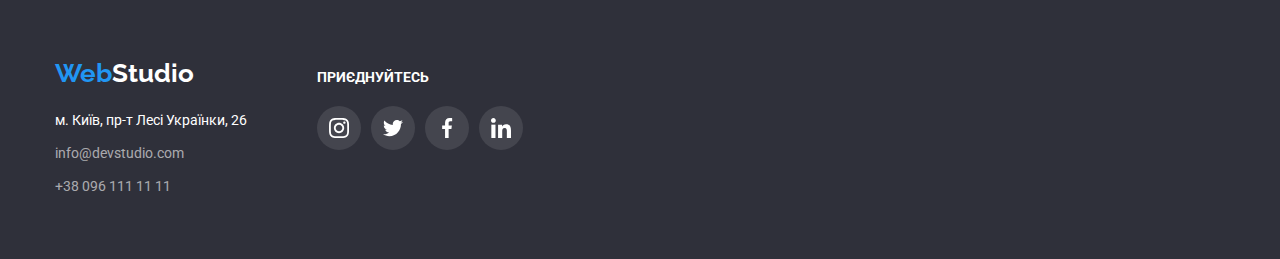
==== commit f6f7d1e4: "making corrections to hw" ====
--- a/portfolio.html
+++ b/portfolio.html
@@ -25,24 +25,32 @@
         <nav>
           <ul class="site-nav list">
             <li class="item">
-              <a class="link-header" href="./index.html">Студія</a>
-            </li>
-            <li class="item">
-              <a class="link-header current" href="./portfolio.html"
-                >Портфоліо</a
-              >
+              <a class="link-header current" href="./index.html">Студія</a>
+            </li>
+            <li class="item">
+              <a class="link-header" href="./portfolio.html">Портфоліо</a>
             </li>
             <li class="item"><a class="link-header" href="#">Контакти</a></li>
           </ul>
         </nav>
         <ul class="header-nav list">
-          <li class="item">
-            <a class="header-mail" href="mailto:info@devstudio.com"
-              >info@devstudio.com</a
+          <li class="item icon-envelope">
+            <a
+              class="header-mail envelope-link"
+              href="mailto:info@devstudio.com"
+            >
+              <svg class="header-mail" width="16" height="12">
+                <use href="./image/icons.svg#envelope"></use>
+              </svg>
+
+              info@devstudio.com</a
             >
           </li>
-          <li class="item">
-            <a class="header-contact" href="tel:+380961111111"
+          <li class="item icon-smartphone">
+            <svg class="header-contact" width="10" height="16">
+              <use href="./image/icons.svg#smartphone"></use>
+            </svg>
+            <a class="header-contact smartphone-link" href="tel:+380961111111"
               >+38 096 111 11 11</a
             >
           </li>
--- a/css/styles.css
+++ b/css/styles.css
@@ -152,6 +152,8 @@
   font-weight: 500;
   font-size: 14px;
   line-height: 1.14;
+  margin-right: 10px;
+  align-self: center;
   /* outline: 2px solid blueviolet; */
 }
 .header-contact {
@@ -161,24 +163,28 @@
   font-weight: 500;
   font-size: 14px;
   line-height: 1.14;
+  margin-right: 10px;
+  align-self: center;
   /* outline: 2px solid red; */
 }
 
 .header-contact:hover,
+.icon-envelope:hover,
 .header-contact:focus {
   color: var(--accent-color);
   fill: var(--accent-color);
 }
 
 .header-mail:hover,
+.icon-smartphone:hover,
 .header-mail:focus {
   color: var(--accent-color);
-  /* fill: var(--accent-color); */
-}
-
-.icon-envelope:hover {
-  /* background-color: var(--accent-color); */
-}
+  fill: var(--accent-color);
+}
+
+/* .header-mail::before:hover{
+fill: var(--accent-color);
+} */
 
 .button-hero {
   color: var(--main-white-color);
@@ -227,9 +233,7 @@
 }
 
 .section-one {
-  /* max-width: 1600px;
-  height: 600px; */
-  
+  margin: 0 auto;
   background-color: var(--secondary-bgc);
   text-align: center;
   padding-top: 200px;
@@ -242,6 +246,9 @@
     url(../image/backgroudhero.png);
   background-repeat: no-repeat;
   background-position: center;
+  height: 600px;
+  max-width: 1600px;
+  background-size: cover;
 }
 
 .title-one {
@@ -286,7 +293,7 @@
   margin-bottom: 30px;
 }
 
-.header-nav::before {
+.header-mail::before {
   /* content: "";
   display: block;
   height: 16px;
@@ -298,19 +305,7 @@
   background-image: url(../image/envelope.svg); */
 }
 
-.header-mail::before {
-  content: "";
-  display: block;
-  height: 16px;
-  width: 16px;
-  background-size: contain;
-  background-repeat: no-repeat;
-  background-position: center;
-  margin-right: 10px;
-  background-image: url(../image/envelope.svg);
-}
-
-.header-contact::before {
+/* .header-contact::before {
   content: "";
   display: block;
   height: 16px;
@@ -319,8 +314,17 @@
   background-repeat: no-repeat;
   background-position: center;
   margin-right: 10px;
-  /* outline: 2px solid red; */
+  outline: 2px solid red;
   background-image: url(../image/smartphone.svg);
+} */
+
+.icon-envelope,
+.icon-smartphone {
+  display: inline-block;
+  display: flex;
+  align-self: center;
+  margin-right: 10px;
+  fill: var(--secondary-text-color);
 }
 
 .icon-antenna::before {
@@ -368,7 +372,7 @@
   /* border: 1px solid #EEEEEE; */
 }
 
-.card-item:hover {
+.link-hero:hover {
   box-shadow: 0px 1px 1px rgba(0, 0, 0, 0.12), 0px 4px 4px rgba(0, 0, 0, 0.06),
     1px 4px 6px rgba(0, 0, 0, 0.16);
 }
@@ -547,6 +551,7 @@
 }
 
 .link-hero {
+  display: block;
   text-decoration: none;
 }
 
@@ -674,8 +679,6 @@
   width: 44px;
   height: 44px;
 }
-
-
 
 .net-link {
   display: flex;
@@ -765,8 +768,6 @@
   margin-right: 70px;
 }
 
-
-
 .net-item {
   background-color: rgba(255, 255, 255, 0.1);
   border-radius: 50%;
@@ -779,12 +780,11 @@
   color: var(--main-white-color);
 }
 
-
 .footer-link > .social-link {
   margin: 0;
 }
 
-.join-link > .link-icon{
+.join-link > .link-icon {
   fill: var(--main-white-color);
 }
 
